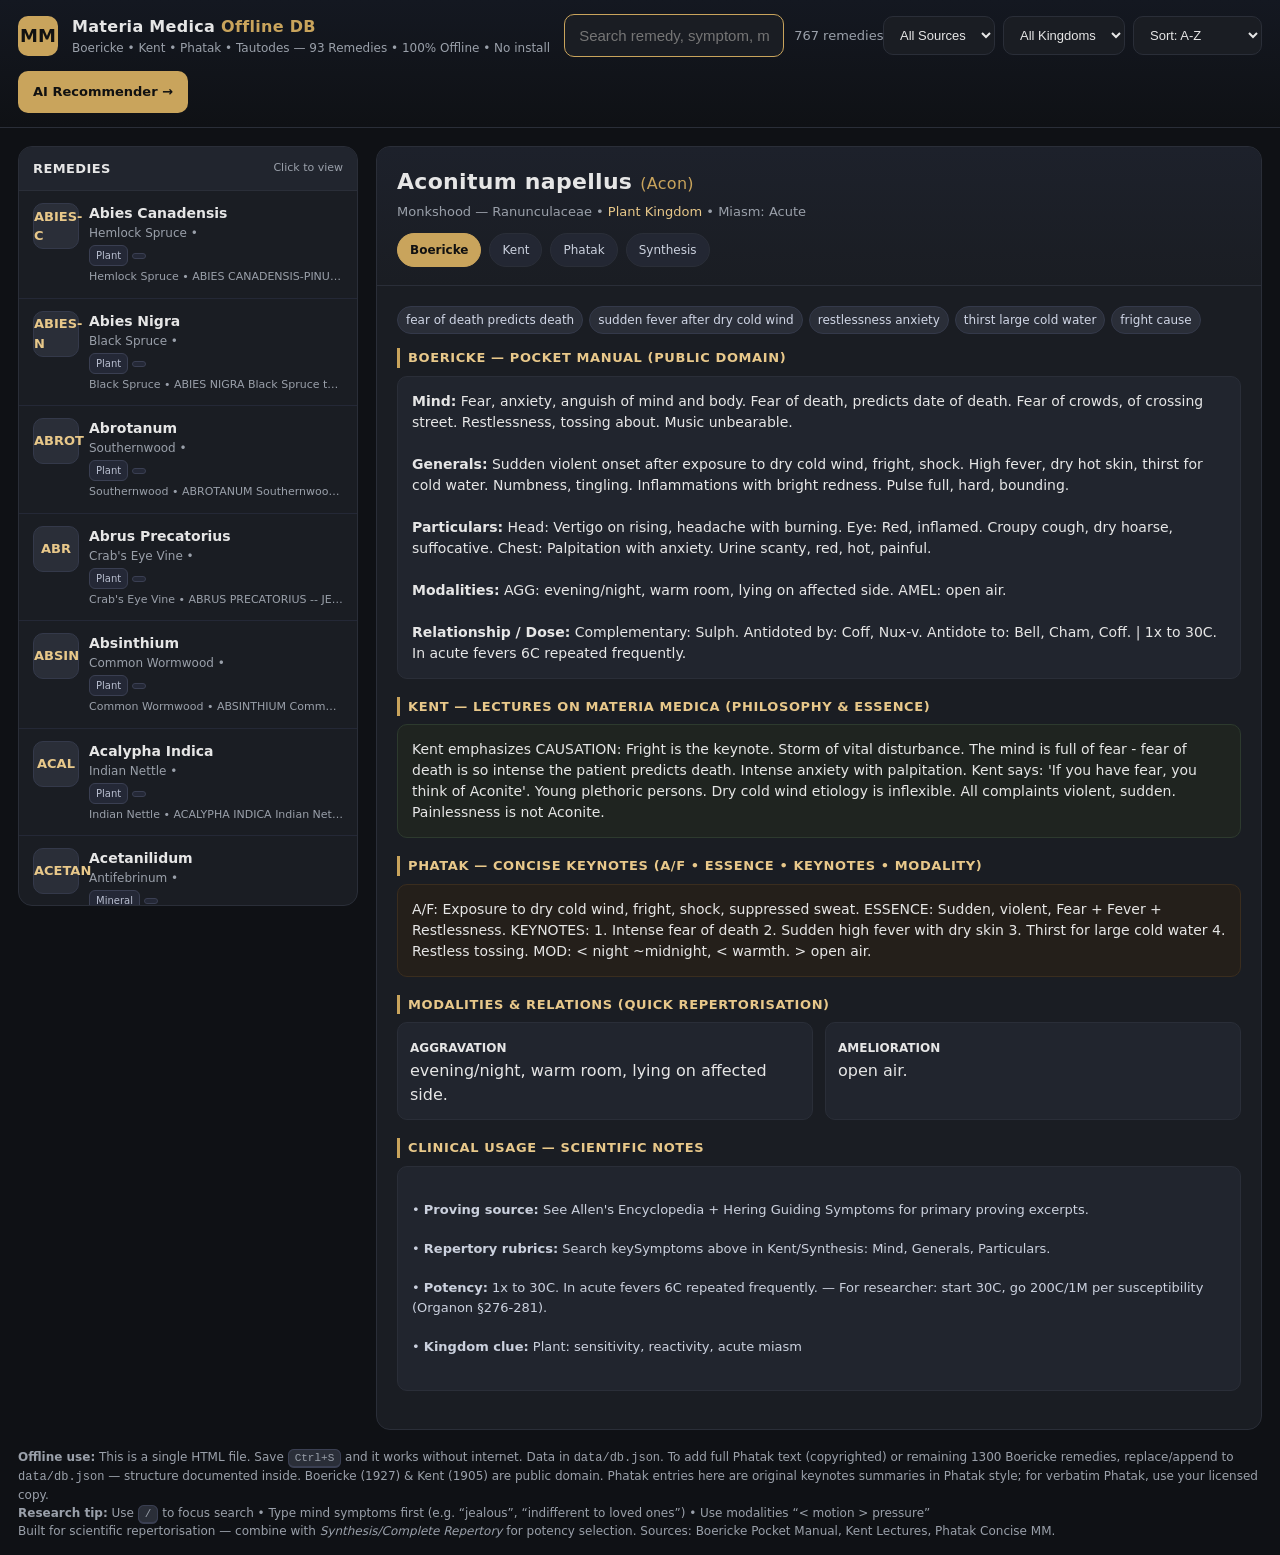
==== index.html @ 1dd2a9c0 "Add Materia Medica DB + HomeoAI recommender static site" ====
<!DOCTYPE html>
<html lang="en">
<head>
<meta charset="UTF-8">
<meta name="viewport" content="width=device-width, initial-scale=1.0">
<title>Materia Medica Offline DB — Boericke | Kent | Phatak</title>
<style>
:root{--bg:#0f1115;--card:#1a1d23;--card2:#21252e;--accent:#c9a45c;--accent2:#e8c88a;--text:#e6e6e6;--muted:#9aa0aa;--border:#2a2e38;--red:#c0392b;--green:#27ae60}
*{box-sizing:border-box}
body{margin:0;font-family: 'Segoe UI',system-ui,-apple-system,Arial;background:var(--bg);color:var(--text);line-height:1.5}
header{position:sticky;top:0;z-index:10;background:linear-gradient(180deg,#141821 0%,#0f1115 100%);border-bottom:1px solid var(--border);padding:14px 18px}
.header-inner{max-width:1300px;margin:0 auto;display:flex;gap:14px;align-items:center;flex-wrap:wrap}
.logo{width:40px;height:40px;background:var(--accent);color:#111;display:grid;place-items:center;border-radius:10px;font-weight:900;font-size:18px}
.title{font-weight:800;letter-spacing:.3px}
.title span{color:var(--accent)}
.subtitle{font-size:12px;color:var(--muted)}
.search-wrap{flex:1;min-width:280px;display:flex;gap:10px;align-items:center}
.search-wrap input{flex:1;background:var(--card);border:1px solid var(--border);color:var(--text);padding:12px 14px;border-radius:10px;font-size:15px;outline:none}
.search-wrap input:focus{border-color:var(--accent)}
.filters{display:flex;gap:8px;flex-wrap:wrap}
select{background:var(--card);color:var(--text);border:1px solid var(--border);padding:10px 12px;border-radius:10px;font-size:13px}
.count{font-size:13px;color:var(--muted);white-space:nowrap}
.container{max-width:1300px;margin:18px auto;padding:0 18px;display:grid;grid-template-columns: 340px 1fr;gap:18px}
@media(max-width:900px){.container{grid-template-columns:1fr}}
.list{background:var(--card);border:1px solid var(--border);border-radius:14px;overflow:hidden;display:flex;flex-direction:column;max-height: calc(100vh - 140px)}
.list-head{padding:12px 14px;border-bottom:1px solid var(--border);display:flex;justify-content:space-between;align-items:center;background:var(--card2)}
.list-head strong{font-size:13px;letter-spacing:.4px}
.list-scroll{overflow:auto}
.remedy-item{padding:12px 14px;border-bottom:1px solid #242836;cursor:pointer;display:flex;gap:10px;align-items:flex-start}
.remedy-item:hover{background:#1e222b}
.remedy-item.active{background:linear-gradient(90deg,#2a2418,#1e222b);border-left:3px solid var(--accent)}
.abbr{width:46px;height:46px;min-width:46px;background:#2a2e38;border-radius:10px;display:grid;place-items:center;font-weight:800;font-size:13px;color:var(--accent2);border:1px solid #34394a}
.ri-name{font-weight:700;font-size:14px}
.ri-common{font-size:12px;color:var(--muted)}
.ri-meta{font-size:11px;color:var(--muted);margin-top:3px}
.tag{display:inline-block;font-size:10px;padding:2px 6px;border-radius:6px;border:1px solid #3a3f52;background:#242836;color:#b9bfd0;margin-right:4px}
.detail{background:var(--card);border:1px solid var(--border);border-radius:14px;overflow:hidden}
.detail-head{padding:18px 20px;border-bottom:1px solid var(--border);background:linear-gradient(180deg,#1d212b,#1a1d23)}
.detail-title{font-size:22px;font-weight:900;letter-spacing:.3px}
.detail-sub{font-size:13px;color:var(--muted);margin-top:4px}
.tabs{display:flex;gap:8px;margin-top:12px;flex-wrap:wrap}
.tab{padding:7px 12px;border-radius:20px;border:1px solid var(--border);background:#232733;font-size:12px;cursor:pointer;color:#cbd1de}
.tab.active{background:var(--accent);color:#111;border-color:var(--accent);font-weight:700}
.detail-body{padding:20px}
.section{margin-bottom:18px}
.section h3{margin:0 0 8px;font-size:13px;letter-spacing:.6px;color:var(--accent2);text-transform:uppercase;border-left:3px solid var(--accent);padding-left:8px}
.card-box{background:var(--card2);border:1px solid var(--border);border-radius:10px;padding:14px;font-size:14px;white-space:pre-wrap}
.kent{background:#1f2420;border-color:#2d3a2e}
.phatak{background:#241f1a;border-color:#3a2d1e}
.mods{display:grid;grid-template-columns:1fr 1fr;gap:12px}
.mod-box{background:var(--card2);border:1px solid var(--border);border-radius:10px;padding:12px}
.mod-box strong{font-size:12px}
.keywords{display:flex;flex-wrap:wrap;gap:6px}
.kw{font-size:12px;padding:4px 8px;border-radius:20px;background:#2a2e38;border:1px solid #34394a;color:#d0d6e6}
.footer{max-width:1300px;margin:16px auto;padding:0 18px;color:var(--muted);font-size:12px}
.footer a{color:var(--accent)}
kbd{background:#2a2e38;border:1px solid #3a3f52;border-bottom-width:2px;padding:2px 6px;border-radius:6px;font-size:11px}
</style>
</head>
<body>
<header>
  <div class="header-inner">
    <div class="logo">MM</div>
    <div>
      <div class="title">Materia Medica <span>Offline DB</span></div>
      <div class="subtitle">Boericke • Kent • Phatak • Tautodes — 93 Remedies • 100% Offline • No install</div>
    </div>
    <div class="search-wrap">
      <input id="q" placeholder="Search remedy, symptom, modality, mind… e.g. 'burning > heat' or 'fear of death' or 'warts'" autofocus>
      <span class="count" id="count">42 remedies</span>
    </div>
    <div class="filters">
      <select id="srcFilter"><option value="all">All Sources</option><option value="boericke">Boericke</option><option value="kent">Kent</option><option value="phatak">Phatak</option></select>
      <select id="kingdomFilter"><option value="all">All Kingdoms</option><option value="Plant">Plant</option><option value="Mineral">Mineral</option><option value="Animal">Animal</option><option value="Tautode">Tautode</option></select>
      <select id="sort"><option value="name">Sort: A-Z</option><option value="kingdom">Sort: Kingdom</option></select>
    </div>
    <a href="recommender.html" style="background:var(--accent);color:#111;padding:11px 15px;border-radius:10px;font-weight:700;font-size:13px;text-decoration:none;white-space:nowrap">AI Recommender →</a>
  </div>
</header>

<div class="container">
  <div class="list">
    <div class="list-head"><strong>REMEDIES</strong><span style="font-size:11px;color:var(--muted)">Click to view</span></div>
    <div id="list" class="list-scroll"></div>
  </div>
  <div class="detail" id="detail">
    <div style="padding:40px;text-align:center;color:var(--muted)">Select a remedy →</div>
  </div>
</div>

<div class="footer">
  <strong>Offline use:</strong> This is a single HTML file. Save <kbd>Ctrl+S</kbd> and it works without internet. Data in <code>data/db.json</code>. To add full Phatak text (copyrighted) or remaining 1300 Boericke remedies, replace/append to <code>data/db.json</code> — structure documented inside. Boericke (1927) & Kent (1905) are public domain. Phatak entries here are original keynotes summaries in Phatak style; for verbatim Phatak, use your licensed copy.<br>
  <strong>Research tip:</strong> Use <kbd>/</kbd> to focus search • Type mind symptoms first (e.g. “jealous”, “indifferent to loved ones”) • Use modalities “&lt; motion &gt; pressure”<br>
  Built for scientific repertorisation — combine with <em>Synthesis/Complete Repertory</em> for potency selection. Sources: Boericke Pocket Manual, Kent Lectures, Phatak Concise MM.
</div>

<script>
let DB=[];
let activeId=null;

async function load(){
  // Try load from data/db.json, fallback to embedded if file://
  try{
    const r = await fetch('data/db.json');
    if(r.ok){ const j = await r.json(); DB = j.remedies; }
    else throw 'fetch fail';
  }catch(e){
    // embedded fallback will be injected during build - if fetch fails, use window.EMBED
    if(window.EMBED) DB = window.EMBED;
  }
  renderList();
  if(DB.length) select(DB[0].id);
}

function filtered(){
  const q = document.getElementById('q').value.toLowerCase().trim();
  const kf = document.getElementById('kingdomFilter').value;
  const sf = document.getElementById('srcFilter').value;
  let out = DB.filter(r=>{
    if(kf!=='all' && r.kingdom!==kf) return false;
    if(!q) return true;
    const hay = [
      r.name, r.abbr, r.common, r.kingdom, r.family,
      r.boericke?.mind, r.boericke?.generals, r.boericke?.particulars, r.boericke?.modalities, r.boericke?.relationship,
      r.kent, r.phatak,
      ...(r.keySymptoms||[])
    ].join(' ').toLowerCase();
    // support multi-word AND: split q by space, all tokens must appear
    return q.split(/\s+/).every(tok=> hay.includes(tok));
  });
  const sort = document.getElementById('sort').value;
  if(sort==='name') out.sort((a,b)=> a.name.localeCompare(b.name));
  if(sort==='kingdom') out.sort((a,b)=> (a.kingdom+b.name).localeCompare(b.kingdom+b.name));
  // if source filter, boost those with richer text? just filter still show all but we highlight
  return out;
}

function renderList(){
  const list = document.getElementById('list');
  const data = filtered();
  document.getElementById('count').textContent = data.length+' remedies';
  list.innerHTML = data.map(r=>`
    <div class="remedy-item ${r.id===activeId?'active':''}" onclick="select(${r.id})">
      <div class="abbr">${r.abbr}</div>
      <div style="flex:1;min-width:0">
        <div class="ri-name">${r.name}</div>
        <div class="ri-common">${r.common} • ${r.family}</div>
        <div class="ri-meta"><span class="tag">${r.kingdom}</span><span class="tag">${r.miasm}</span></div>
        <div class="ri-meta" style="white-space:nowrap;overflow:hidden;text-overflow:ellipsis">${(r.keySymptoms||[]).slice(0,3).join(' • ')}</div>
      </div>
    </div>
  `).join('') || `<div style="padding:20px;color:var(--muted);text-align:center">No results. Try “burning”, “fear”, “warts”, “< motion”</div>`;
}

function select(id){
  activeId=id;
  const r = DB.find(x=>x.id===id);
  if(!r) return;
  renderList();
  const d = document.getElementById('detail');
  d.innerHTML = `
    <div class="detail-head">
      <div class="detail-title">${r.name} <span style="font-weight:400;color:var(--accent);font-size:16px">(${r.abbr})</span></div>
      <div class="detail-sub">${r.common} — ${r.family} • <span style="color:var(--accent2)">${r.kingdom} Kingdom</span> • Miasm: ${r.miasm}</div>
      <div class="tabs">
        <div class="tab active">Boericke</div><div class="tab">Kent</div><div class="tab">Phatak</div><div class="tab">Synthesis</div>
      </div>
    </div>
    <div class="detail-body">
      <div class="keywords" style="margin-bottom:14px">
        ${(r.keySymptoms||[]).map(k=>`<span class="kw">${k}</span>`).join('')}
      </div>

      <div class="section">
        <h3>Boericke — Pocket Manual (Public Domain)</h3>
        <div class="card-box"><strong>Mind:</strong> ${r.boericke.mind}

<strong>Generals:</strong> ${r.boericke.generals}

<strong>Particulars:</strong> ${r.boericke.particulars}

<strong>Modalities:</strong> ${r.boericke.modalities}

<strong>Relationship / Dose:</strong> ${r.boericke.relationship} | ${r.boericke.dose}</div>
      </div>

      <div class="section">
        <h3>Kent — Lectures on Materia Medica (Philosophy & Essence)</h3>
        <div class="card-box kent">${r.kent}</div>
      </div>

      <div class="section">
        <h3>Phatak — Concise Keynotes (A/F • Essence • Keynotes • Modality)</h3>
        <div class="card-box phatak">${r.phatak}</div>
      </div>

      <div class="section">
        <h3>Modalities & Relations (Quick Repertorisation)</h3>
        <div class="mods">
          <div class="mod-box"><strong>AGGRAVATION</strong><br>${r.boericke.modalities.split('AMEL')[0].replace('AGG:','')}</div>
          <div class="mod-box"><strong>AMELIORATION</strong><br>${(r.boericke.modalities.split('AMEL:')[1]||'—')}</div>
        </div>
      </div>

      <div class="section">
        <h3>Clinical Usage — Scientific Notes</h3>
        <div class="card-box" style="font-size:13px;color:#cbd1de">
• <strong>Proving source:</strong> See Allen's Encyclopedia + Hering Guiding Symptoms for primary proving excerpts.<br>
• <strong>Repertory rubrics:</strong> Search keySymptoms above in Kent/Synthesis: Mind, Generals, Particulars.<br>
• <strong>Potency:</strong> ${r.boericke.dose} — For researcher: start 30C, go 200C/1M per susceptibility (Organon §276-281).<br>
• <strong>Kingdom clue:</strong> ${r.kingdom==='Plant'?'Plant: sensitivity, reactivity, acute miasm':r.kingdom==='Mineral'?'Mineral: structure, deficiency/excess, psora':r.kingdom==='Tautode'?'Tautode: drug miasm, never well since drug, antidotes suppression/block':'Animal: competition, victim-aggressor, syphilis/sycosis'}
        </div>
      </div>
    </div>
  `;
  d.scrollTop=0;
}

// events
document.getElementById('q').addEventListener('input', renderList);
document.getElementById('kingdomFilter').addEventListener('change', renderList);
document.getElementById('srcFilter').addEventListener('change', renderList);
document.getElementById('sort').addEventListener('change', renderList);
document.addEventListener('keydown', e=>{
  if(e.key==='/' && document.activeElement.tagName!=='INPUT'){ e.preventDefault(); document.getElementById('q').focus(); }
});
load();
</script>
<script src="data/embed.js"></script>
</body>
</html>
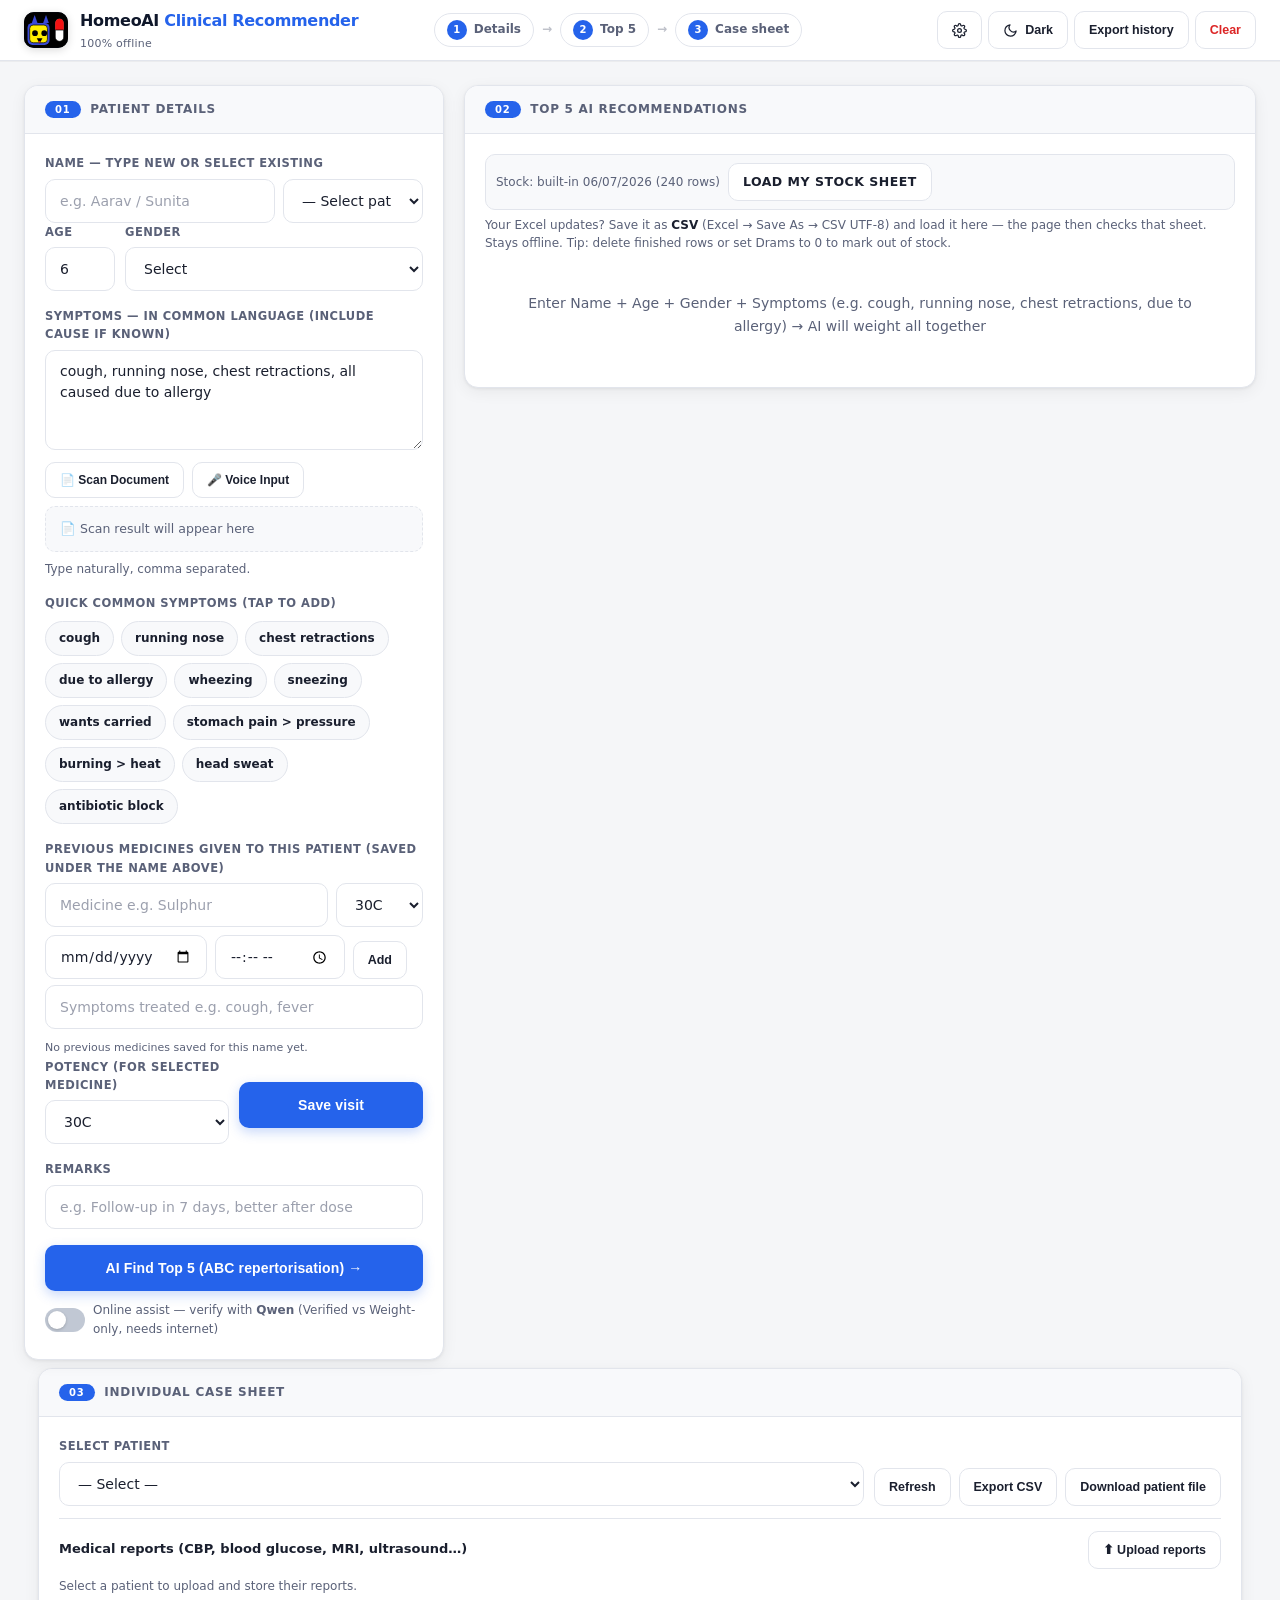
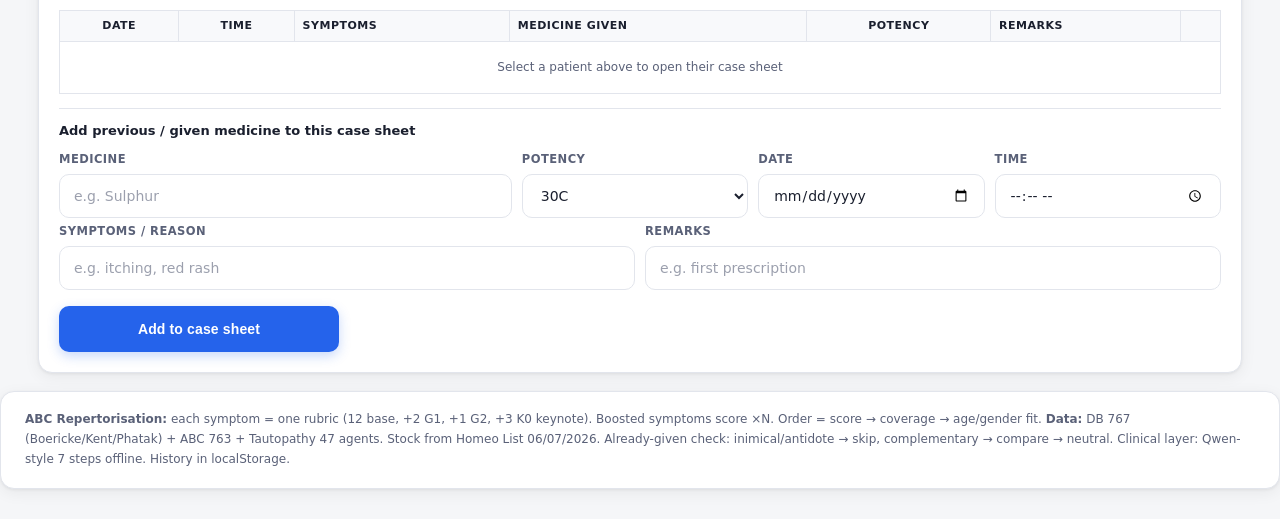
==== commit 90937e5c: "Serve HomeoAI recommender only; drop Materia Medica DB app" ====
--- a/index.html
+++ b/index.html
@@ -3,229 +3,16 @@
 <head>
 <meta charset="UTF-8">
 <meta name="viewport" content="width=device-width, initial-scale=1.0">
-<title>Materia Medica Offline DB — Boericke | Kent | Phatak</title>
+<meta http-equiv="refresh" content="0; url=recommender.html">
+<title>HomeoAI Clinical Recommender</title>
+<link rel="canonical" href="recommender.html">
 <style>
-:root{--bg:#0f1115;--card:#1a1d23;--card2:#21252e;--accent:#c9a45c;--accent2:#e8c88a;--text:#e6e6e6;--muted:#9aa0aa;--border:#2a2e38;--red:#c0392b;--green:#27ae60}
-*{box-sizing:border-box}
-body{margin:0;font-family: 'Segoe UI',system-ui,-apple-system,Arial;background:var(--bg);color:var(--text);line-height:1.5}
-header{position:sticky;top:0;z-index:10;background:linear-gradient(180deg,#141821 0%,#0f1115 100%);border-bottom:1px solid var(--border);padding:14px 18px}
-.header-inner{max-width:1300px;margin:0 auto;display:flex;gap:14px;align-items:center;flex-wrap:wrap}
-.logo{width:40px;height:40px;background:var(--accent);color:#111;display:grid;place-items:center;border-radius:10px;font-weight:900;font-size:18px}
-.title{font-weight:800;letter-spacing:.3px}
-.title span{color:var(--accent)}
-.subtitle{font-size:12px;color:var(--muted)}
-.search-wrap{flex:1;min-width:280px;display:flex;gap:10px;align-items:center}
-.search-wrap input{flex:1;background:var(--card);border:1px solid var(--border);color:var(--text);padding:12px 14px;border-radius:10px;font-size:15px;outline:none}
-.search-wrap input:focus{border-color:var(--accent)}
-.filters{display:flex;gap:8px;flex-wrap:wrap}
-select{background:var(--card);color:var(--text);border:1px solid var(--border);padding:10px 12px;border-radius:10px;font-size:13px}
-.count{font-size:13px;color:var(--muted);white-space:nowrap}
-.container{max-width:1300px;margin:18px auto;padding:0 18px;display:grid;grid-template-columns: 340px 1fr;gap:18px}
-@media(max-width:900px){.container{grid-template-columns:1fr}}
-.list{background:var(--card);border:1px solid var(--border);border-radius:14px;overflow:hidden;display:flex;flex-direction:column;max-height: calc(100vh - 140px)}
-.list-head{padding:12px 14px;border-bottom:1px solid var(--border);display:flex;justify-content:space-between;align-items:center;background:var(--card2)}
-.list-head strong{font-size:13px;letter-spacing:.4px}
-.list-scroll{overflow:auto}
-.remedy-item{padding:12px 14px;border-bottom:1px solid #242836;cursor:pointer;display:flex;gap:10px;align-items:flex-start}
-.remedy-item:hover{background:#1e222b}
-.remedy-item.active{background:linear-gradient(90deg,#2a2418,#1e222b);border-left:3px solid var(--accent)}
-.abbr{width:46px;height:46px;min-width:46px;background:#2a2e38;border-radius:10px;display:grid;place-items:center;font-weight:800;font-size:13px;color:var(--accent2);border:1px solid #34394a}
-.ri-name{font-weight:700;font-size:14px}
-.ri-common{font-size:12px;color:var(--muted)}
-.ri-meta{font-size:11px;color:var(--muted);margin-top:3px}
-.tag{display:inline-block;font-size:10px;padding:2px 6px;border-radius:6px;border:1px solid #3a3f52;background:#242836;color:#b9bfd0;margin-right:4px}
-.detail{background:var(--card);border:1px solid var(--border);border-radius:14px;overflow:hidden}
-.detail-head{padding:18px 20px;border-bottom:1px solid var(--border);background:linear-gradient(180deg,#1d212b,#1a1d23)}
-.detail-title{font-size:22px;font-weight:900;letter-spacing:.3px}
-.detail-sub{font-size:13px;color:var(--muted);margin-top:4px}
-.tabs{display:flex;gap:8px;margin-top:12px;flex-wrap:wrap}
-.tab{padding:7px 12px;border-radius:20px;border:1px solid var(--border);background:#232733;font-size:12px;cursor:pointer;color:#cbd1de}
-.tab.active{background:var(--accent);color:#111;border-color:var(--accent);font-weight:700}
-.detail-body{padding:20px}
-.section{margin-bottom:18px}
-.section h3{margin:0 0 8px;font-size:13px;letter-spacing:.6px;color:var(--accent2);text-transform:uppercase;border-left:3px solid var(--accent);padding-left:8px}
-.card-box{background:var(--card2);border:1px solid var(--border);border-radius:10px;padding:14px;font-size:14px;white-space:pre-wrap}
-.kent{background:#1f2420;border-color:#2d3a2e}
-.phatak{background:#241f1a;border-color:#3a2d1e}
-.mods{display:grid;grid-template-columns:1fr 1fr;gap:12px}
-.mod-box{background:var(--card2);border:1px solid var(--border);border-radius:10px;padding:12px}
-.mod-box strong{font-size:12px}
-.keywords{display:flex;flex-wrap:wrap;gap:6px}
-.kw{font-size:12px;padding:4px 8px;border-radius:20px;background:#2a2e38;border:1px solid #34394a;color:#d0d6e6}
-.footer{max-width:1300px;margin:16px auto;padding:0 18px;color:var(--muted);font-size:12px}
-.footer a{color:var(--accent)}
-kbd{background:#2a2e38;border:1px solid #3a3f52;border-bottom-width:2px;padding:2px 6px;border-radius:6px;font-size:11px}
+body{margin:0;min-height:100vh;display:grid;place-items:center;font-family:'Segoe UI',system-ui,-apple-system,Arial;background:#f5f6f8;color:#1a1f2e}
+a{color:#2563eb;font-weight:600}
 </style>
 </head>
 <body>
-<header>
-  <div class="header-inner">
-    <div class="logo">MM</div>
-    <div>
-      <div class="title">Materia Medica <span>Offline DB</span></div>
-      <div class="subtitle">Boericke • Kent • Phatak • Tautodes — 93 Remedies • 100% Offline • No install</div>
-    </div>
-    <div class="search-wrap">
-      <input id="q" placeholder="Search remedy, symptom, modality, mind… e.g. 'burning > heat' or 'fear of death' or 'warts'" autofocus>
-      <span class="count" id="count">42 remedies</span>
-    </div>
-    <div class="filters">
-      <select id="srcFilter"><option value="all">All Sources</option><option value="boericke">Boericke</option><option value="kent">Kent</option><option value="phatak">Phatak</option></select>
-      <select id="kingdomFilter"><option value="all">All Kingdoms</option><option value="Plant">Plant</option><option value="Mineral">Mineral</option><option value="Animal">Animal</option><option value="Tautode">Tautode</option></select>
-      <select id="sort"><option value="name">Sort: A-Z</option><option value="kingdom">Sort: Kingdom</option></select>
-    </div>
-    <a href="recommender.html" style="background:var(--accent);color:#111;padding:11px 15px;border-radius:10px;font-weight:700;font-size:13px;text-decoration:none;white-space:nowrap">AI Recommender →</a>
-  </div>
-</header>
-
-<div class="container">
-  <div class="list">
-    <div class="list-head"><strong>REMEDIES</strong><span style="font-size:11px;color:var(--muted)">Click to view</span></div>
-    <div id="list" class="list-scroll"></div>
-  </div>
-  <div class="detail" id="detail">
-    <div style="padding:40px;text-align:center;color:var(--muted)">Select a remedy →</div>
-  </div>
-</div>
-
-<div class="footer">
-  <strong>Offline use:</strong> This is a single HTML file. Save <kbd>Ctrl+S</kbd> and it works without internet. Data in <code>data/db.json</code>. To add full Phatak text (copyrighted) or remaining 1300 Boericke remedies, replace/append to <code>data/db.json</code> — structure documented inside. Boericke (1927) & Kent (1905) are public domain. Phatak entries here are original keynotes summaries in Phatak style; for verbatim Phatak, use your licensed copy.<br>
-  <strong>Research tip:</strong> Use <kbd>/</kbd> to focus search • Type mind symptoms first (e.g. “jealous”, “indifferent to loved ones”) • Use modalities “&lt; motion &gt; pressure”<br>
-  Built for scientific repertorisation — combine with <em>Synthesis/Complete Repertory</em> for potency selection. Sources: Boericke Pocket Manual, Kent Lectures, Phatak Concise MM.
-</div>
-
-<script>
-let DB=[];
-let activeId=null;
-
-async function load(){
-  // Try load from data/db.json, fallback to embedded if file://
-  try{
-    const r = await fetch('data/db.json');
-    if(r.ok){ const j = await r.json(); DB = j.remedies; }
-    else throw 'fetch fail';
-  }catch(e){
-    // embedded fallback will be injected during build - if fetch fails, use window.EMBED
-    if(window.EMBED) DB = window.EMBED;
-  }
-  renderList();
-  if(DB.length) select(DB[0].id);
-}
-
-function filtered(){
-  const q = document.getElementById('q').value.toLowerCase().trim();
-  const kf = document.getElementById('kingdomFilter').value;
-  const sf = document.getElementById('srcFilter').value;
-  let out = DB.filter(r=>{
-    if(kf!=='all' && r.kingdom!==kf) return false;
-    if(!q) return true;
-    const hay = [
-      r.name, r.abbr, r.common, r.kingdom, r.family,
-      r.boericke?.mind, r.boericke?.generals, r.boericke?.particulars, r.boericke?.modalities, r.boericke?.relationship,
-      r.kent, r.phatak,
-      ...(r.keySymptoms||[])
-    ].join(' ').toLowerCase();
-    // support multi-word AND: split q by space, all tokens must appear
-    return q.split(/\s+/).every(tok=> hay.includes(tok));
-  });
-  const sort = document.getElementById('sort').value;
-  if(sort==='name') out.sort((a,b)=> a.name.localeCompare(b.name));
-  if(sort==='kingdom') out.sort((a,b)=> (a.kingdom+b.name).localeCompare(b.kingdom+b.name));
-  // if source filter, boost those with richer text? just filter still show all but we highlight
-  return out;
-}
-
-function renderList(){
-  const list = document.getElementById('list');
-  const data = filtered();
-  document.getElementById('count').textContent = data.length+' remedies';
-  list.innerHTML = data.map(r=>`
-    <div class="remedy-item ${r.id===activeId?'active':''}" onclick="select(${r.id})">
-      <div class="abbr">${r.abbr}</div>
-      <div style="flex:1;min-width:0">
-        <div class="ri-name">${r.name}</div>
-        <div class="ri-common">${r.common} • ${r.family}</div>
-        <div class="ri-meta"><span class="tag">${r.kingdom}</span><span class="tag">${r.miasm}</span></div>
-        <div class="ri-meta" style="white-space:nowrap;overflow:hidden;text-overflow:ellipsis">${(r.keySymptoms||[]).slice(0,3).join(' • ')}</div>
-      </div>
-    </div>
-  `).join('') || `<div style="padding:20px;color:var(--muted);text-align:center">No results. Try “burning”, “fear”, “warts”, “< motion”</div>`;
-}
-
-function select(id){
-  activeId=id;
-  const r = DB.find(x=>x.id===id);
-  if(!r) return;
-  renderList();
-  const d = document.getElementById('detail');
-  d.innerHTML = `
-    <div class="detail-head">
-      <div class="detail-title">${r.name} <span style="font-weight:400;color:var(--accent);font-size:16px">(${r.abbr})</span></div>
-      <div class="detail-sub">${r.common} — ${r.family} • <span style="color:var(--accent2)">${r.kingdom} Kingdom</span> • Miasm: ${r.miasm}</div>
-      <div class="tabs">
-        <div class="tab active">Boericke</div><div class="tab">Kent</div><div class="tab">Phatak</div><div class="tab">Synthesis</div>
-      </div>
-    </div>
-    <div class="detail-body">
-      <div class="keywords" style="margin-bottom:14px">
-        ${(r.keySymptoms||[]).map(k=>`<span class="kw">${k}</span>`).join('')}
-      </div>
-
-      <div class="section">
-        <h3>Boericke — Pocket Manual (Public Domain)</h3>
-        <div class="card-box"><strong>Mind:</strong> ${r.boericke.mind}
-
-<strong>Generals:</strong> ${r.boericke.generals}
-
-<strong>Particulars:</strong> ${r.boericke.particulars}
-
-<strong>Modalities:</strong> ${r.boericke.modalities}
-
-<strong>Relationship / Dose:</strong> ${r.boericke.relationship} | ${r.boericke.dose}</div>
-      </div>
-
-      <div class="section">
-        <h3>Kent — Lectures on Materia Medica (Philosophy & Essence)</h3>
-        <div class="card-box kent">${r.kent}</div>
-      </div>
-
-      <div class="section">
-        <h3>Phatak — Concise Keynotes (A/F • Essence • Keynotes • Modality)</h3>
-        <div class="card-box phatak">${r.phatak}</div>
-      </div>
-
-      <div class="section">
-        <h3>Modalities & Relations (Quick Repertorisation)</h3>
-        <div class="mods">
-          <div class="mod-box"><strong>AGGRAVATION</strong><br>${r.boericke.modalities.split('AMEL')[0].replace('AGG:','')}</div>
-          <div class="mod-box"><strong>AMELIORATION</strong><br>${(r.boericke.modalities.split('AMEL:')[1]||'—')}</div>
-        </div>
-      </div>
-
-      <div class="section">
-        <h3>Clinical Usage — Scientific Notes</h3>
-        <div class="card-box" style="font-size:13px;color:#cbd1de">
-• <strong>Proving source:</strong> See Allen's Encyclopedia + Hering Guiding Symptoms for primary proving excerpts.<br>
-• <strong>Repertory rubrics:</strong> Search keySymptoms above in Kent/Synthesis: Mind, Generals, Particulars.<br>
-• <strong>Potency:</strong> ${r.boericke.dose} — For researcher: start 30C, go 200C/1M per susceptibility (Organon §276-281).<br>
-• <strong>Kingdom clue:</strong> ${r.kingdom==='Plant'?'Plant: sensitivity, reactivity, acute miasm':r.kingdom==='Mineral'?'Mineral: structure, deficiency/excess, psora':r.kingdom==='Tautode'?'Tautode: drug miasm, never well since drug, antidotes suppression/block':'Animal: competition, victim-aggressor, syphilis/sycosis'}
-        </div>
-      </div>
-    </div>
-  `;
-  d.scrollTop=0;
-}
-
-// events
-document.getElementById('q').addEventListener('input', renderList);
-document.getElementById('kingdomFilter').addEventListener('change', renderList);
-document.getElementById('srcFilter').addEventListener('change', renderList);
-document.getElementById('sort').addEventListener('change', renderList);
-document.addEventListener('keydown', e=>{
-  if(e.key==='/' && document.activeElement.tagName!=='INPUT'){ e.preventDefault(); document.getElementById('q').focus(); }
-});
-load();
-</script>
-<script src="data/embed.js"></script>
+<p>Opening <a href="recommender.html">HomeoAI Clinical Recommender</a>…</p>
+<script>location.replace("recommender.html");</script>
 </body>
 </html>
